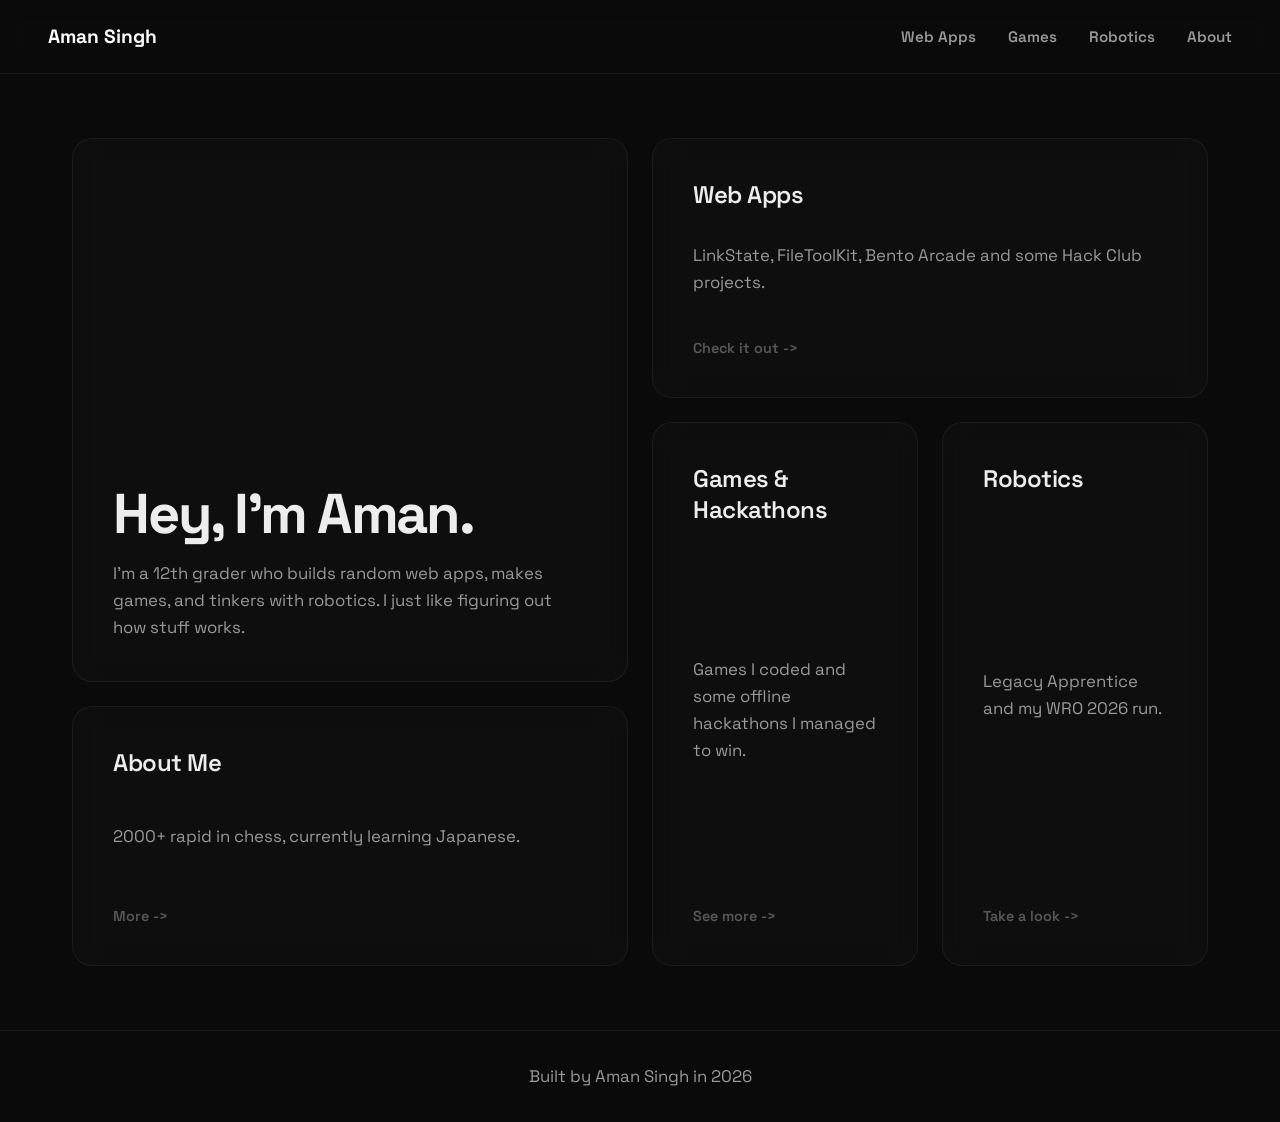
==== index.html @ cd1dc99c "wrote html and css" ====
<!DOCTYPE html>
<html lang="en">
<head>
    <meta charset="UTF-8">
    <meta name="viewport" content="width=device-width, initial-scale=1.0">
    <title>Aman Singh</title>
    <link rel="stylesheet" href="css/style.css">
</head>
<body>

    <canvas id="avatar-canvas"></canvas>

    <nav class="navbar">
        <div class="nav-brand"><a href="index.html">Aman Singh</a></div>
        <ul class="nav-links">
            <li><a href="web.html">Web Apps</a></li>
            <li><a href="games.html">Games</a></li>
            <li><a href="robotics.html">Robotics</a></li>
            <li><a href="about.html">About</a></li>
        </ul>
    </nav>

    <main class="bento-grid">
        
        <section class="bento-cell hero-cell">
            <h1>Hey, I'm Aman.</h1>
            <p>I'm a 12th grader who builds random web apps, makes games, and tinkers with robotics. I just like figuring out how stuff works.</p>
        </section>

        <a href="web.html" class="bento-cell link-cell web-cell">
            <h2>Web Apps</h2>
            <p>LinkState, FileToolKit, Bento Arcade and some Hack Club projects.</p>
            <span class="hover-indicator">Check it out -></span>
        </a>

        <a href="games.html" class="bento-cell link-cell game-cell">
            <h2>Games & Hackathons</h2>
            <p>Games I coded and some offline hackathons I managed to win.</p>
            <span class="hover-indicator">See more -></span>
        </a>

        <a href="robotics.html" class="bento-cell link-cell robotics-cell">
            <h2>Robotics</h2>
            <p>Legacy Apprentice and my WRO 2026 run.</p>
            <span class="hover-indicator">Take a look -></span>
        </a>

        <a href="about.html" class="bento-cell link-cell personal-cell">
            <h2>About Me</h2>
            <p>2000+ rapid in chess, currently learning Japanese.</p>
            <span class="hover-indicator">More -></span>
        </a>

    </main>

    <footer class="footer">
        <p>Built by Aman Singh in 2026</p>
    </footer>

    <script src="js/style.js"></script>
</body>
</html>
---- css/style.css ----
@import url('https://fonts.googleapis.com/css2?family=Space+Grotesk:wght@400;600;700&display=swap');

* {
    margin: 0;
    padding: 0;
    box-sizing: border-box;
}

body {
    background-color: #0a0a0a;
    color: #ededed;
    font-family: 'Space Grotesk', sans-serif;
    min-height: 100vh;
    display: flex;
    flex-direction: column;
    overflow-x: hidden;
}

#avatar-canvas {
    position: fixed;
    top: 0;
    left: 0;
    width: 100vw;
    height: 100vh;
    z-index: -1;
    pointer-events: none;
}

.navbar {
    width: 100%;
    padding: 1.5rem 3rem;
    display: flex;
    justify-content: space-between;
    align-items: center;
    background: rgba(10, 10, 10, 0.5);
    backdrop-filter: blur(12px);
    border-bottom: 1px solid rgba(255, 255, 255, 0.06);
    position: sticky;
    top: 0;
    z-index: 10;
}

.nav-brand a {
    font-size: 1.2rem;
    font-weight: 700;
    text-decoration: none;
    color: #ffffff;
}

.nav-links {
    display: flex;
    gap: 2rem;
    list-style: none;
}

.nav-links a {
    text-decoration: none;
    color: #999999;
    font-size: 0.95rem;
    font-weight: 600;
    transition: color 0.2s ease;
}

.nav-links a:hover {
    color: #ffffff;
}

.bento-grid {
    display: grid;
    grid-template-columns: repeat(4, 1fr);
    grid-template-rows: repeat(3, 260px);
    gap: 24px;
    width: 100%;
    max-width: 1200px;
    margin: 4rem auto;
    padding: 0 2rem;
    z-index: 1;
    flex: 1;
}

.bento-cell {
    background: rgba(255, 255, 255, 0.02);
    border: 1px solid rgba(255, 255, 255, 0.06);
    border-radius: 20px;
    padding: 2.5rem;
    display: flex;
    flex-direction: column;
    justify-content: space-between;
    backdrop-filter: blur(12px);
    transition: transform 0.2s ease, border-color 0.2s ease, background 0.2s ease;
    text-decoration: none;
    color: inherit;
}

.link-cell:hover {
    transform: translateY(-4px);
    border-color: rgba(255, 255, 255, 0.15);
    background: rgba(255, 255, 255, 0.04);
    cursor: pointer;
}

.hero-cell {
    grid-column: 1 / 3;
    grid-row: 1 / 3;
    justify-content: flex-end;
}

.web-cell {
    grid-column: 3 / 5;
    grid-row: 1 / 2;
}

.game-cell {
    grid-column: 3 / 4;
    grid-row: 2 / 4;
}

.robotics-cell {
    grid-column: 4 / 5;
    grid-row: 2 / 4;
}

.personal-cell {
    grid-column: 1 / 3;
    grid-row: 3 / 4;
}

h1 {
    font-size: 3.5rem;
    font-weight: 700;
    margin-bottom: 1rem;
    letter-spacing: -0.04em;
    line-height: 1.1;
}

h2 {
    font-size: 1.5rem;
    font-weight: 600;
    margin-bottom: 0.75rem;
    letter-spacing: -0.02em;
}

p {
    font-size: 1.05rem;
    line-height: 1.6;
    color: #999999;
}

.hover-indicator {
    font-size: 0.9rem;
    font-weight: 600;
    margin-top: 1.5rem;
    display: inline-block;
    color: #ffffff;
    opacity: 0.3;
    transition: opacity 0.2s ease;
}

.link-cell:hover .hover-indicator {
    opacity: 1;
}

.footer {
    width: 100%;
    text-align: center;
    padding: 2rem;
    color: #666666;
    font-size: 0.9rem;
    border-top: 1px solid rgba(255, 255, 255, 0.06);
    margin-top: auto;
}

@media (max-width: 900px) {
    .navbar {
        padding: 1rem;
    }

    .nav-links {
        display: none;
    }

    .bento-grid {
        grid-template-columns: 1fr;
        grid-template-rows: auto;
        gap: 16px;
        margin: 2rem auto;
        padding: 0 1rem;
    }

    .hero-cell, .web-cell, .game-cell, .robotics-cell, .personal-cell {
        grid-column: 1 / -1;
        grid-row: auto;
        min-height: 220px;
    }
}
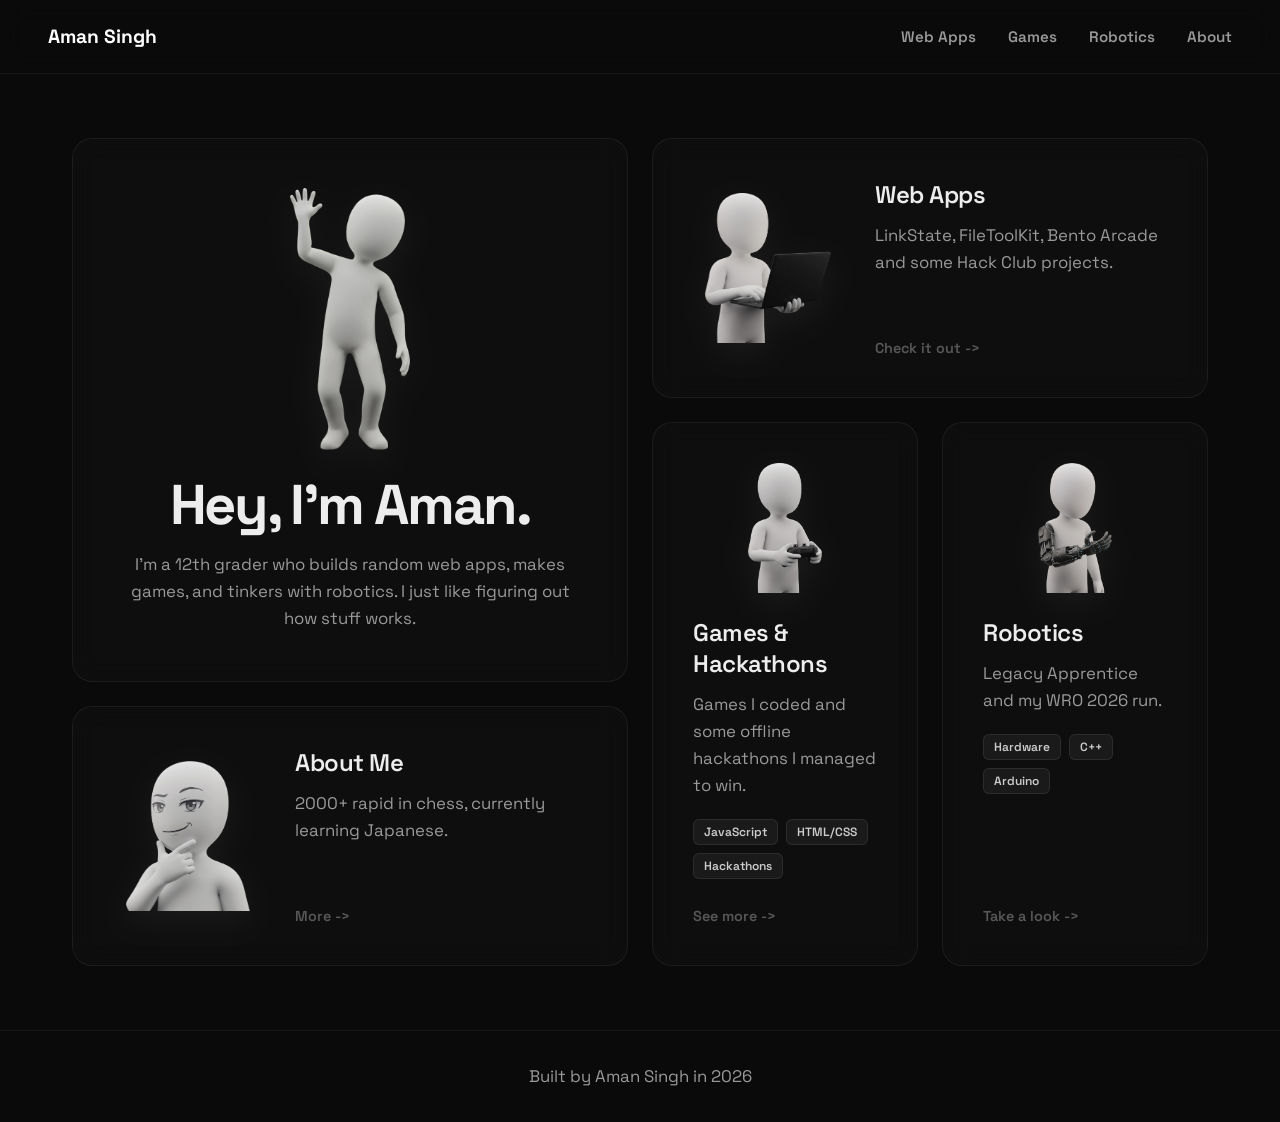
==== commit ec6df503: "added assets and updated style" ====
--- a/index.html
+++ b/index.html
@@ -23,32 +23,59 @@
     <main class="bento-grid">
         
         <section class="bento-cell hero-cell">
-            <h1>Hey, I'm Aman.</h1>
-            <p>I'm a 12th grader who builds random web apps, makes games, and tinkers with robotics. I just like figuring out how stuff works.</p>
+            <div class="hero-avatar">
+                <img src="assets/hero-avatar.png" alt="Waving Avatar" class="avatar-img">
+            </div>
+            <div class="hero-content">
+                <h1>Hey, I'm Aman.</h1>
+                <p>I'm a 12th grader who builds random web apps, makes games, and tinkers with robotics. I just like figuring out how stuff works.</p>
+            </div>
         </section>
 
-        <a href="web.html" class="bento-cell link-cell web-cell">
-            <h2>Web Apps</h2>
-            <p>LinkState, FileToolKit, Bento Arcade and some Hack Club projects.</p>
-            <span class="hover-indicator">Check it out -></span>
+        <a href="web.html" class="bento-cell link-cell web-cell wide-cell">
+            <img src="assets/web-avatar.png" class="cell-icon" alt="Web Apps">
+            <div class="cell-content">
+                <h2>Web Apps</h2>
+                <p>LinkState, FileToolKit, Bento Arcade and some Hack Club projects.</p>
+                <span class="hover-indicator">Check it out -></span>
+            </div>
         </a>
 
-        <a href="games.html" class="bento-cell link-cell game-cell">
-            <h2>Games & Hackathons</h2>
-            <p>Games I coded and some offline hackathons I managed to win.</p>
-            <span class="hover-indicator">See more -></span>
+        <a href="games.html" class="bento-cell link-cell game-cell tall-cell">
+            <img src="assets/game-avatar.png" class="cell-icon" alt="Games">
+            <div class="cell-content">
+                <h2>Games & Hackathons</h2>
+                <p>Games I coded and some offline hackathons I managed to win.</p>
+                <div class="tag-container">
+                    <span class="tech-tag">JavaScript</span>
+                    <span class="tech-tag">HTML/CSS</span>
+                    <span class="tech-tag">Hackathons</span>
+                </div>
+                <span class="hover-indicator">See more -></span>
+            </div>
         </a>
 
-        <a href="robotics.html" class="bento-cell link-cell robotics-cell">
-            <h2>Robotics</h2>
-            <p>Legacy Apprentice and my WRO 2026 run.</p>
-            <span class="hover-indicator">Take a look -></span>
+        <a href="robotics.html" class="bento-cell link-cell robotics-cell tall-cell">
+            <img src="assets/robot-avatar.png" class="cell-icon" alt="Robotics">
+            <div class="cell-content">
+                <h2>Robotics</h2>
+                <p>Legacy Apprentice and my WRO 2026 run.</p>
+                <div class="tag-container">
+                    <span class="tech-tag">Hardware</span>
+                    <span class="tech-tag">C++</span>
+                    <span class="tech-tag">Arduino</span>
+                </div>
+                <span class="hover-indicator">Take a look -></span>
+            </div>
         </a>
 
-        <a href="about.html" class="bento-cell link-cell personal-cell">
-            <h2>About Me</h2>
-            <p>2000+ rapid in chess, currently learning Japanese.</p>
-            <span class="hover-indicator">More -></span>
+        <a href="about.html" class="bento-cell link-cell personal-cell wide-cell">
+            <img src="assets/about-avatar.png" class="cell-icon" alt="About Me">
+            <div class="cell-content">
+                <h2>About Me</h2>
+                <p>2000+ rapid in chess, currently learning Japanese.</p>
+                <span class="hover-indicator">More -></span>
+            </div>
         </a>
 
     </main>
--- a/css/style.css
+++ b/css/style.css
@@ -84,8 +84,6 @@
     border-radius: 20px;
     padding: 2.5rem;
     display: flex;
-    flex-direction: column;
-    justify-content: space-between;
     backdrop-filter: blur(12px);
     transition: transform 0.2s ease, border-color 0.2s ease, background 0.2s ease;
     text-decoration: none;
@@ -102,7 +100,101 @@
 .hero-cell {
     grid-column: 1 / 3;
     grid-row: 1 / 3;
-    justify-content: flex-end;
+    flex-direction: column;
+    align-items: center;
+    justify-content: center;
+    text-align: center;
+}
+
+.hero-avatar {
+    width: 120px;
+    height: auto;
+    margin: 0 auto 1.5rem auto;
+    display: flex;
+    align-items: center;
+    justify-content: center;
+}
+
+.avatar-img {
+    width: 100%;
+    height: auto;
+    object-fit: contain;
+    mix-blend-mode: screen;
+    opacity: 0.9;
+    filter: drop-shadow(0px 10px 15px rgba(255, 255, 255, 0.05));
+}
+
+.hero-content {
+    display: flex;
+    flex-direction: column;
+    justify-content: center;
+    align-items: center;
+}
+
+.cell-icon {
+    object-fit: contain;
+    opacity: 0.9;
+    transition: transform 0.2s ease;
+    mix-blend-mode: screen;
+    filter: drop-shadow(0px 10px 15px rgba(255, 255, 255, 0.05));
+}
+
+.link-cell:hover .cell-icon {
+    transform: scale(1.05);
+}
+
+.wide-cell {
+    flex-direction: row;
+    align-items: center;
+}
+
+.wide-cell .cell-icon {
+    width: 150px;
+    height: 150px;
+    margin-right: 2rem;
+    flex-shrink: 0;
+}
+
+.wide-cell .cell-content {
+    display: flex;
+    flex-direction: column;
+    justify-content: center;
+    height: 100%;
+}
+
+.tall-cell {
+    flex-direction: column;
+    justify-content: flex-start;
+}
+
+.tall-cell .cell-icon {
+    width: 100%;
+    height: 130px;
+    margin-bottom: 1.5rem;
+}
+
+.tall-cell .cell-content {
+    display: flex;
+    flex-direction: column;
+    flex-grow: 1;
+    justify-content: flex-start;
+}
+
+.tag-container {
+    display: flex;
+    flex-wrap: wrap;
+    gap: 8px;
+    margin-top: 1.25rem;
+}
+
+.tech-tag {
+    font-size: 0.75rem;
+    font-weight: 600;
+    background: rgba(255, 255, 255, 0.05);
+    border: 1px solid rgba(255, 255, 255, 0.08);
+    padding: 4px 10px;
+    border-radius: 6px;
+    color: #cccccc;
 }
 
 .web-cell {
@@ -149,7 +241,8 @@
 .hover-indicator {
     font-size: 0.9rem;
     font-weight: 600;
-    margin-top: 1.5rem;
+    margin-top: auto;
+    padding-top: 1rem;
     display: inline-block;
     color: #ffffff;
     opacity: 0.3;
@@ -174,11 +267,9 @@
     .navbar {
         padding: 1rem;
     }
-
     .nav-links {
         display: none;
     }
-
     .bento-grid {
         grid-template-columns: 1fr;
         grid-template-rows: auto;
@@ -186,10 +277,28 @@
         margin: 2rem auto;
         padding: 0 1rem;
     }
-
     .hero-cell, .web-cell, .game-cell, .robotics-cell, .personal-cell {
         grid-column: 1 / -1;
         grid-row: auto;
         min-height: 220px;
     }
+    .hero-cell {
+        flex-direction: column;
+        align-items: center;
+    }
+    .hero-avatar {
+        width: 100px;
+        height: auto;
+        margin: 0 auto 1.5rem auto;
+    }
+    .wide-cell {
+        flex-direction: column;
+        align-items: flex-start;
+    }
+    .wide-cell .cell-icon {
+        margin-right: 0;
+        margin-bottom: 1.5rem;
+        width: 120px;
+        height: 120px;
+    }
 }
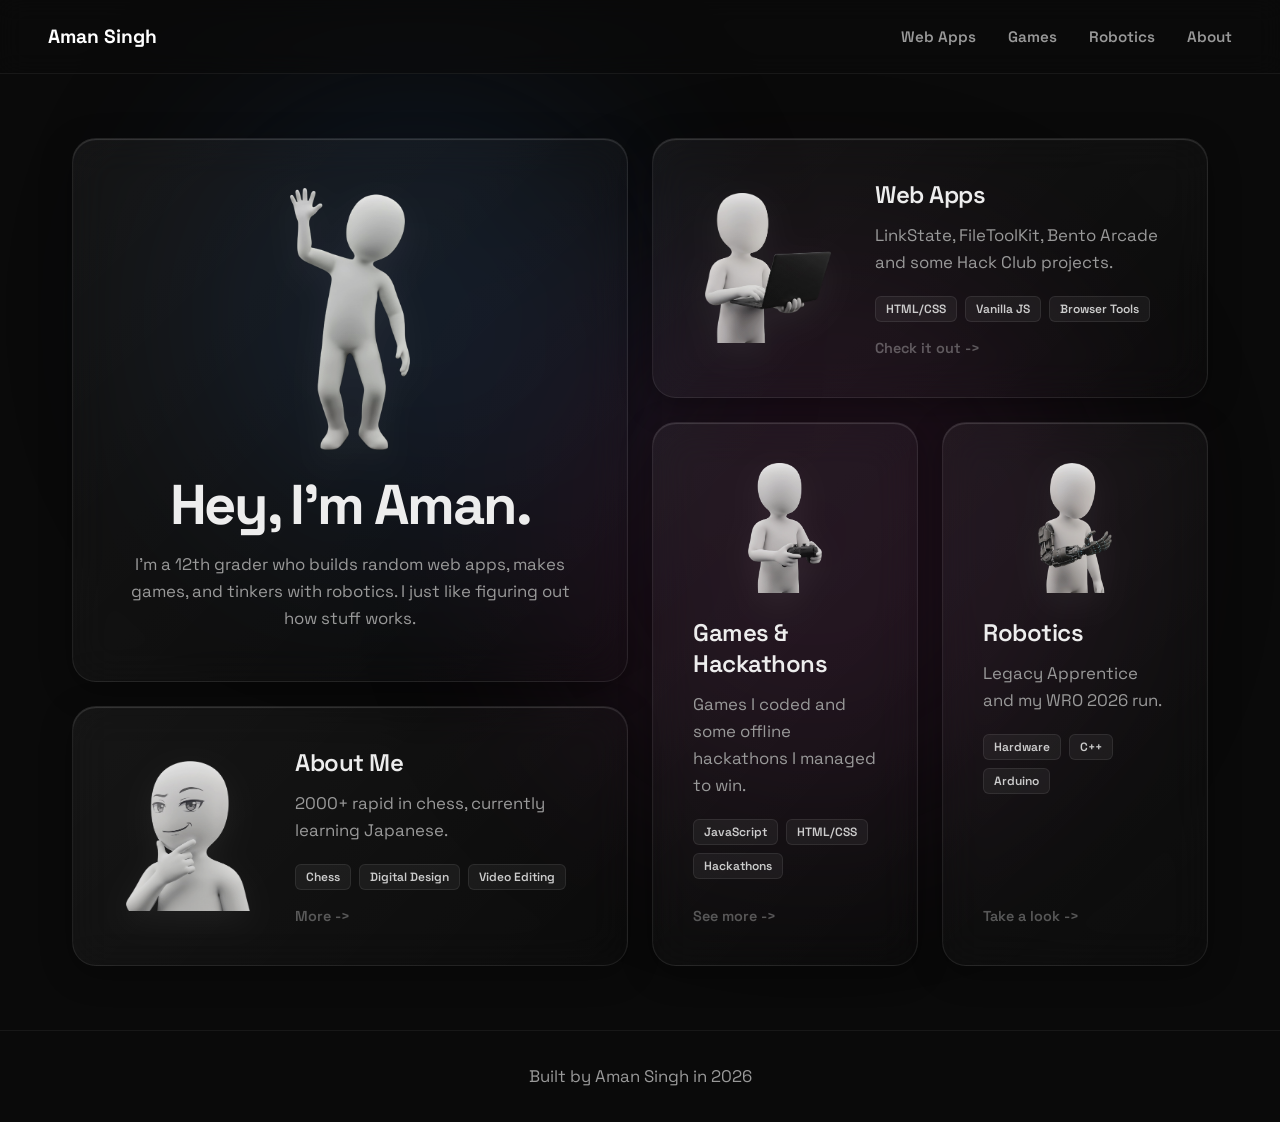
==== commit e979d67b: "style update" ====
--- a/index.html
+++ b/index.html
@@ -7,6 +7,10 @@
     <link rel="stylesheet" href="css/style.css">
 </head>
 <body>
+
+    <!-- Ambient Liquid Background -->
+    <div class="ambient-blob blob-1"></div>
+    <div class="ambient-blob blob-2"></div>
 
     <canvas id="avatar-canvas"></canvas>
 
@@ -37,6 +41,11 @@
             <div class="cell-content">
                 <h2>Web Apps</h2>
                 <p>LinkState, FileToolKit, Bento Arcade and some Hack Club projects.</p>
+                <div class="tag-container">
+                    <span class="tech-tag">HTML/CSS</span>
+                    <span class="tech-tag">Vanilla JS</span>
+                    <span class="tech-tag">Browser Tools</span>
+                </div>
                 <span class="hover-indicator">Check it out -></span>
             </div>
         </a>
@@ -74,6 +83,11 @@
             <div class="cell-content">
                 <h2>About Me</h2>
                 <p>2000+ rapid in chess, currently learning Japanese.</p>
+                <div class="tag-container">
+                    <span class="tech-tag">Chess</span>
+                    <span class="tech-tag">Digital Design</span>
+                    <span class="tech-tag">Video Editing</span>
+                </div>
                 <span class="hover-indicator">More -></span>
             </div>
         </a>
--- a/css/style.css
+++ b/css/style.css
@@ -79,21 +79,35 @@
 }
 
 .bento-cell {
-    background: rgba(255, 255, 255, 0.02);
-    border: 1px solid rgba(255, 255, 255, 0.06);
-    border-radius: 20px;
+    /* Liquid glass surface gradient */
+    background: linear-gradient(135deg, rgba(255, 255, 255, 0.05) 0%, rgba(255, 255, 255, 0.01) 100%);
+    /* Glass edge highlight (rim light) and drop shadow */
+    box-shadow: inset 0 1px 1px rgba(255, 255, 255, 0.15), 
+                0 8px 32px rgba(0, 0, 0, 0.3);
+    border: 1px solid rgba(255, 255, 255, 0.08);
+    border-radius: 24px;
     padding: 2.5rem;
     display: flex;
-    backdrop-filter: blur(12px);
-    transition: transform 0.2s ease, border-color 0.2s ease, background 0.2s ease;
+    /* Stronger blur for frosted refraction */
+    backdrop-filter: blur(20px);
+    -webkit-backdrop-filter: blur(20px);
+    transition: transform 0.3s cubic-bezier(0.25, 0.8, 0.25, 1), 
+                border-color 0.3s ease, 
+                background 0.3s ease, 
+                box-shadow 0.3s ease;
     text-decoration: none;
     color: inherit;
+    position: relative; 
+    z-index: 2; /* Keeps glass above the blobs */
 }
 
 .link-cell:hover {
-    transform: translateY(-4px);
-    border-color: rgba(255, 255, 255, 0.15);
-    background: rgba(255, 255, 255, 0.04);
+    transform: translateY(-5px);
+    background: linear-gradient(135deg, rgba(255, 255, 255, 0.08) 0%, rgba(255, 255, 255, 0.02) 100%);
+    border-color: rgba(255, 255, 255, 0.2);
+    /* Intensify shadow and edge highlight on hover */
+    box-shadow: inset 0 1px 1px rgba(255, 255, 255, 0.25), 
+                0 15px 40px rgba(0, 0, 0, 0.4);
     cursor: pointer;
 }
 
@@ -263,6 +277,39 @@
     margin-top: auto;
 }
 
+/* --- Ambient Liquid Blobs --- */
+.ambient-blob {
+    position: fixed;
+    border-radius: 50%;
+    filter: blur(100px);
+    z-index: 0;
+    opacity: 0.3;
+    pointer-events: none;
+    animation: float 12s infinite alternate ease-in-out;
+}
+
+.blob-1 {
+    width: 450px;
+    height: 450px;
+    background: #1a365d; 
+    top: 10%;
+    left: 15%;
+}
+
+.blob-2 {
+    width: 550px;
+    height: 550px;
+    background: #4a1c40; 
+    bottom: 10%;
+    right: 15%;
+    animation-delay: -6s;
+}
+
+@keyframes float {
+    0% { transform: translate(0, 0) scale(1); }
+    100% { transform: translate(50px, 80px) scale(1.1); }
+}
+
 @media (max-width: 900px) {
     .navbar {
         padding: 1rem;
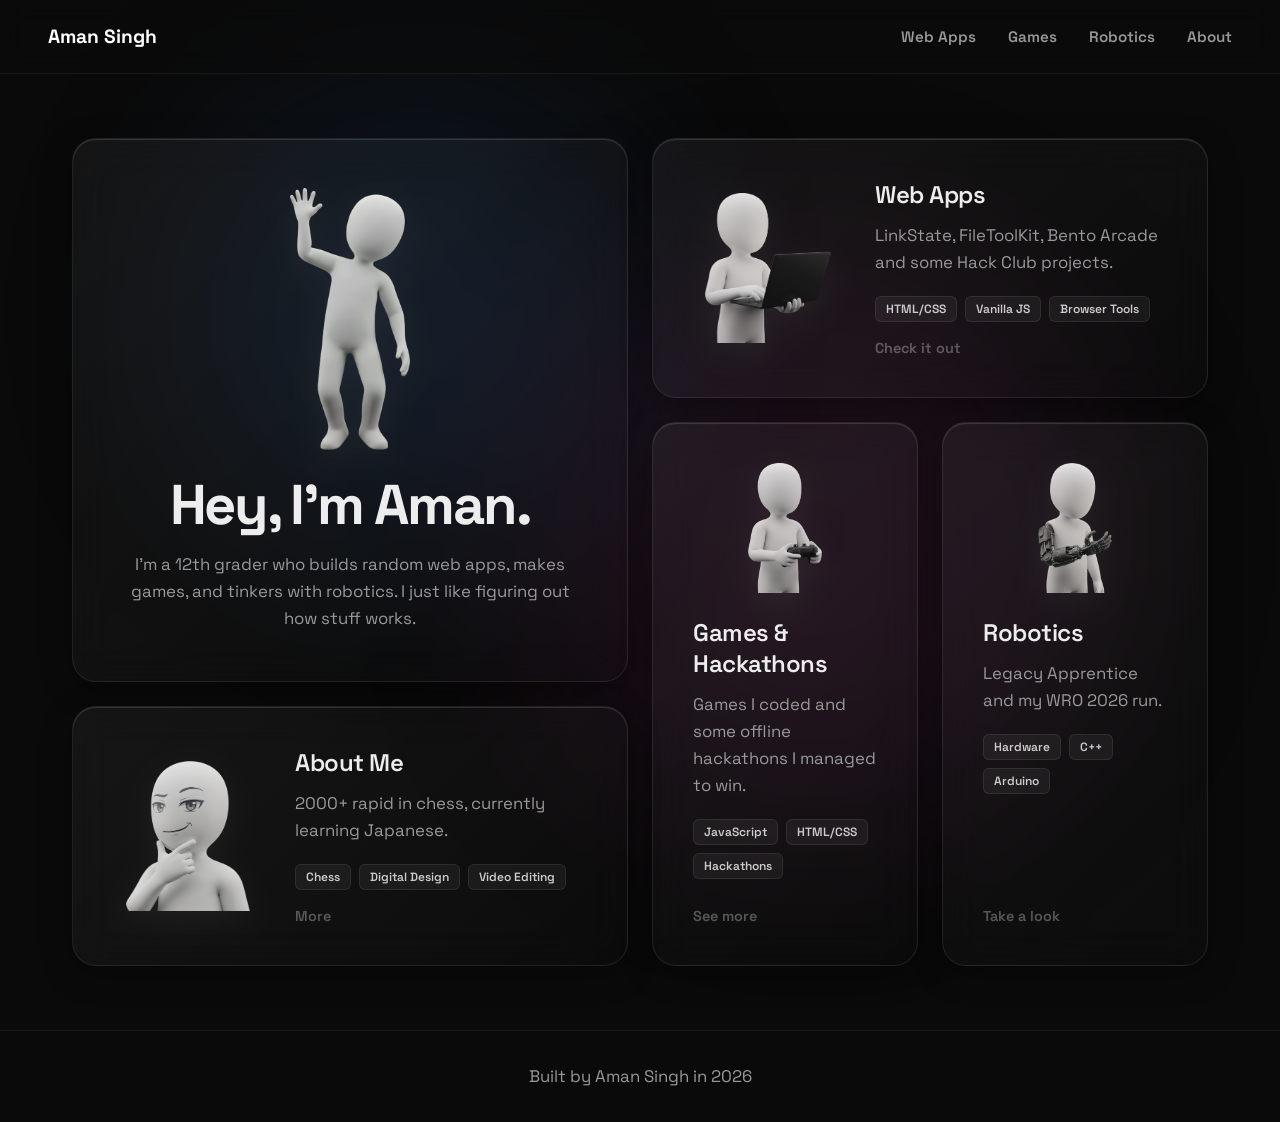
==== commit f5788088: "added wro pics" ====
--- a/index.html
+++ b/index.html
@@ -46,7 +46,7 @@
                     <span class="tech-tag">Vanilla JS</span>
                     <span class="tech-tag">Browser Tools</span>
                 </div>
-                <span class="hover-indicator">Check it out -></span>
+                <span class="hover-indicator">Check it out</span>
             </div>
         </a>
 
@@ -60,7 +60,7 @@
                     <span class="tech-tag">HTML/CSS</span>
                     <span class="tech-tag">Hackathons</span>
                 </div>
-                <span class="hover-indicator">See more -></span>
+                <span class="hover-indicator">See more</span>
             </div>
         </a>
 
@@ -74,7 +74,7 @@
                     <span class="tech-tag">C++</span>
                     <span class="tech-tag">Arduino</span>
                 </div>
-                <span class="hover-indicator">Take a look -></span>
+                <span class="hover-indicator">Take a look</span>
             </div>
         </a>
 
@@ -88,7 +88,7 @@
                     <span class="tech-tag">Digital Design</span>
                     <span class="tech-tag">Video Editing</span>
                 </div>
-                <span class="hover-indicator">More -></span>
+                <span class="hover-indicator">More</span>
             </div>
         </a>
 
